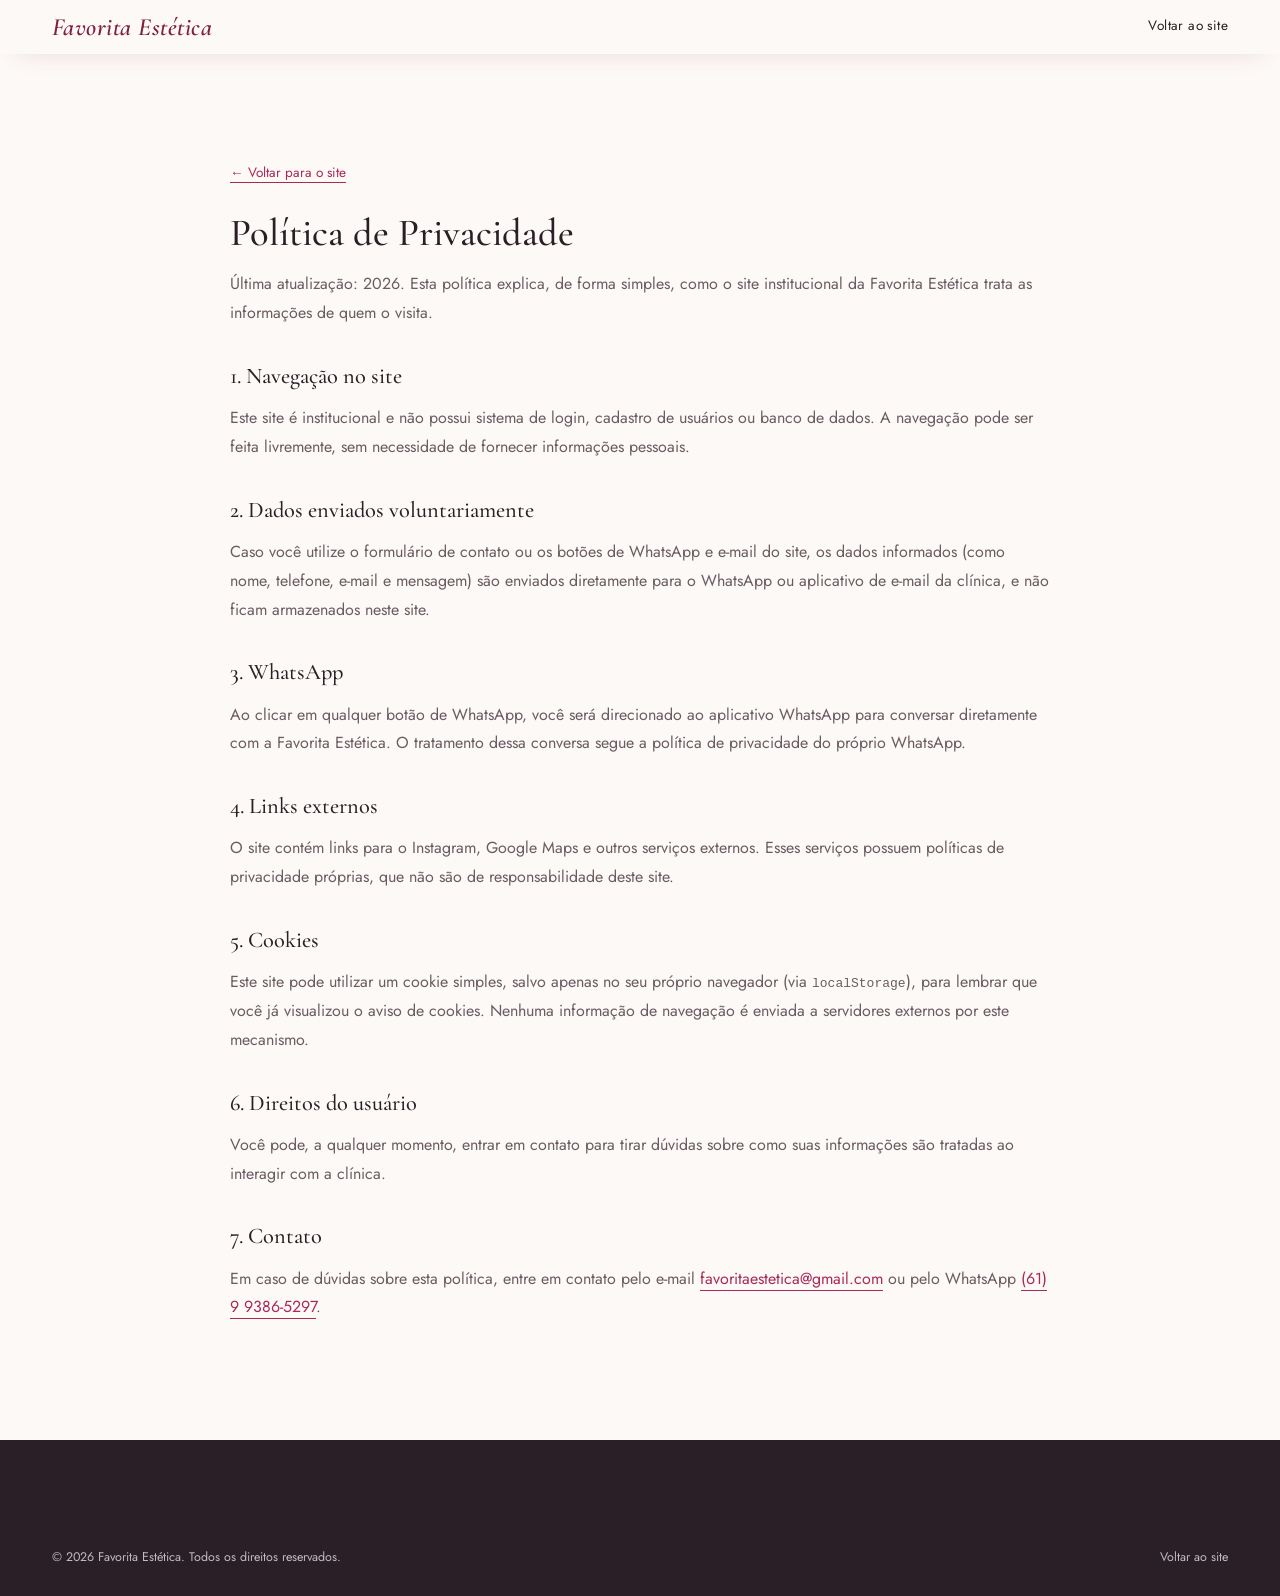
==== politica-de-privacidade.html @ fe1d2e2a "Publica site institucional da Favorita Estética" ====
<!DOCTYPE html>
<html lang="pt-BR">
<head>
<meta charset="UTF-8">
<meta name="viewport" content="width=device-width, initial-scale=1.0">
<title>Política de Privacidade | Favorita Estética</title>
<meta name="description" content="Política de Privacidade do site institucional da Favorita Estética.">
<link rel="icon" href="favicon.ico">
<link rel="stylesheet" href="css/style.css">
<link rel="stylesheet" href="css/responsive.css">
<style>
  .legal{ padding:160px 0 100px; max-width:820px; margin:0 auto; }
  .legal h1{ font-size:2.4rem; margin-bottom:10px; }
  .legal p{ color:var(--carvao-suave); line-height:1.8; margin-bottom:18px; }
  .legal h2{ font-size:1.4rem; margin:36px 0 12px; }
  .legal a{ color:var(--rosa-profundo); border-bottom:1px solid var(--rosa-profundo); }
  .voltar{ display:inline-block; margin-bottom:30px; font-size:.85rem; color:var(--rosa-profundo); }
</style>
</head>
<body>

<header class="header scrolled">
  <div class="container">
    <a href="index.html" class="logo">Favorita Estética</a>
    <nav class="nav-desktop"><a href="index.html">Voltar ao site</a></nav>
  </div>
</header>

<main class="container legal">
  <a class="voltar" href="index.html">← Voltar para o site</a>
  <h1>Política de Privacidade</h1>
  <p>Última atualização: 2026. Esta política explica, de forma simples, como o site institucional da Favorita Estética trata as informações de quem o visita.</p>

  <h2>1. Navegação no site</h2>
  <p>Este site é institucional e não possui sistema de login, cadastro de usuários ou banco de dados. A navegação pode ser feita livremente, sem necessidade de fornecer informações pessoais.</p>

  <h2>2. Dados enviados voluntariamente</h2>
  <p>Caso você utilize o formulário de contato ou os botões de WhatsApp e e-mail do site, os dados informados (como nome, telefone, e-mail e mensagem) são enviados diretamente para o WhatsApp ou aplicativo de e-mail da clínica, e não ficam armazenados neste site.</p>

  <h2>3. WhatsApp</h2>
  <p>Ao clicar em qualquer botão de WhatsApp, você será direcionado ao aplicativo WhatsApp para conversar diretamente com a Favorita Estética. O tratamento dessa conversa segue a política de privacidade do próprio WhatsApp.</p>

  <h2>4. Links externos</h2>
  <p>O site contém links para o Instagram, Google Maps e outros serviços externos. Esses serviços possuem políticas de privacidade próprias, que não são de responsabilidade deste site.</p>

  <h2>5. Cookies</h2>
  <p>Este site pode utilizar um cookie simples, salvo apenas no seu próprio navegador (via <code>localStorage</code>), para lembrar que você já visualizou o aviso de cookies. Nenhuma informação de navegação é enviada a servidores externos por este mecanismo.</p>

  <h2>6. Direitos do usuário</h2>
  <p>Você pode, a qualquer momento, entrar em contato para tirar dúvidas sobre como suas informações são tratadas ao interagir com a clínica.</p>

  <h2>7. Contato</h2>
  <p>Em caso de dúvidas sobre esta política, entre em contato pelo e-mail <a href="mailto:favoritaestetica@gmail.com">favoritaestetica@gmail.com</a> ou pelo WhatsApp <a href="https://wa.me/5561993865297" target="_blank" rel="noopener noreferrer">(61) 9 9386-5297</a>.</p>
</main>

<footer class="footer">
  <div class="container footer-bottom">
    <span>© 2026 Favorita Estética. Todos os direitos reservados.</span>
    <a href="index.html">Voltar ao site</a>
  </div>
</footer>

</body>
</html>
---- css/style.css ----
/* =========================================================
   FAVORITA ESTÉTICA — Design System
   Paleta: rosa profundo / blush / dourado discreto / creme
========================================================= */

@import url('https://fonts.googleapis.com/css2?family=Cormorant+Garamond:ital,wght@0,400;0,500;0,600;1,400;1,500&family=Jost:wght@300;400;500;600&display=swap');

:root{
  --rosa-profundo:#a92a5a;
  --rosa-profundo-escuro:#7e1f43;
  --blush:#f8e6ec;
  --blush-suave:#fbf1f4;
  --dourado:#c8a56a;
  --creme:#fdf9f7;
  --branco:#ffffff;
  --carvao:#2a1f26;
  --carvao-suave:#6b5c64;
  --linha:#eeddE2;

  --fonte-display:'Cormorant Garamond', serif;
  --fonte-corpo:'Jost', sans-serif;

  --radius-lg:28px;
  --radius-md:18px;
  --radius-sm:10px;

  --sombra-suave:0 10px 40px -12px rgba(122,31,67,.18);
  --sombra-card:0 18px 45px -20px rgba(122,31,67,.28);

  --easing:cubic-bezier(.22,1,.36,1);
}

*,*::before,*::after{ box-sizing:border-box; }
html{ scroll-behavior:smooth; }
body{
  margin:0;
  font-family:var(--fonte-corpo);
  color:var(--carvao);
  background:var(--creme);
  overflow-x:hidden;
  -webkit-font-smoothing:antialiased;
}
img{ max-width:100%; display:block; }
a{ color:inherit; text-decoration:none; }
ul{ list-style:none; margin:0; padding:0; }
button{ font-family:inherit; cursor:pointer; }
section{ position:relative; }

.container{
  width:100%;
  max-width:1240px;
  margin:0 auto;
  padding:0 32px;
}

.eyebrow{
  display:inline-flex;
  align-items:center;
  gap:12px;
  font-family:var(--fonte-corpo);
  font-size:.72rem;
  letter-spacing:.28em;
  text-transform:uppercase;
  color:var(--rosa-profundo);
  font-weight:500;
  margin-bottom:18px;
}
.eyebrow::before{
  content:'';
  width:34px;
  height:1px;
  background:var(--dourado);
}

h1,h2,h3,h4{
  font-family:var(--fonte-display);
  font-weight:500;
  color:var(--carvao);
  margin:0;
  line-height:1.08;
}

.section-head{
  max-width:640px;
  margin:0 auto 56px;
  text-align:center;
}
.section-head h2{
  font-size:clamp(2.1rem,4vw,3rem);
}
.section-head p{
  margin-top:16px;
  color:var(--carvao-suave);
  font-size:1.02rem;
  line-height:1.7;
}

.btn{
  display:inline-flex;
  align-items:center;
  gap:10px;
  padding:16px 34px;
  border-radius:999px;
  font-size:.85rem;
  letter-spacing:.06em;
  text-transform:uppercase;
  font-weight:500;
  border:1px solid transparent;
  transition:transform .4s var(--easing), box-shadow .4s var(--easing), background .3s ease, color .3s ease;
}
.btn-primary{
  background:var(--rosa-profundo);
  color:#fff;
  box-shadow:0 14px 30px -10px rgba(169,42,90,.55);
}
.btn-primary:hover{
  transform:translateY(-3px);
  box-shadow:0 20px 38px -10px rgba(169,42,90,.6);
  background:var(--rosa-profundo-escuro);
}
.btn-outline{
  background:transparent;
  color:var(--branco);
  border-color:rgba(255,255,255,.55);
}
.btn-outline:hover{
  background:rgba(255,255,255,.14);
  transform:translateY(-3px);
}
.btn-ghost{
  background:transparent;
  color:var(--rosa-profundo);
  border-color:var(--rosa-profundo);
}
.btn-ghost:hover{
  background:var(--rosa-profundo);
  color:#fff;
  transform:translateY(-3px);
}
.btn-sm{ padding:11px 22px; font-size:.72rem; }

/* ============== HEADER ============== */
.header{
  position:fixed;
  top:0; left:0; right:0;
  z-index:900;
  padding:22px 0;
  transition:background .45s var(--easing), padding .45s var(--easing), box-shadow .45s var(--easing);
}
.header .container{
  display:flex;
  align-items:center;
  justify-content:space-between;
}
.header.scrolled{
  background:rgba(253,249,247,.92);
  backdrop-filter:blur(14px);
  padding:12px 0;
  box-shadow:0 8px 30px -18px rgba(122,31,67,.3);
}
.logo{
  font-family:var(--fonte-display);
  font-size:1.55rem;
  font-style:italic;
  font-weight:600;
  color:#fff;
  letter-spacing:.02em;
  transition:color .4s ease;
}
.header.scrolled .logo{ color:var(--rosa-profundo-escuro); }

.nav-desktop{
  display:flex;
  align-items:center;
  gap:38px;
}
.nav-desktop a{
  font-size:.85rem;
  letter-spacing:.03em;
  color:#fff;
  position:relative;
  padding-bottom:4px;
  transition:color .4s ease;
}
.header.scrolled .nav-desktop a{ color:var(--carvao); }
.nav-desktop a::after{
  content:'';
  position:absolute; left:0; bottom:0;
  width:0; height:1px;
  background:var(--dourado);
  transition:width .35s var(--easing);
}
.nav-desktop a:hover::after{ width:100%; }

.nav-cta{ display:flex; align-items:center; gap:22px; }
.hamburger{
  display:none;
  width:44px; height:44px;
  border:none; background:none;
  position:relative;
  z-index:1200;
}
.hamburger span{
  display:block;
  width:26px; height:1.5px;
  background:#fff;
  margin:6px auto;
  transition:all .4s var(--easing);
}
.header.scrolled .hamburger span{ background:var(--carvao); }
.hamburger.active span:nth-child(1){ transform:translateY(7.5px) rotate(45deg); background:var(--carvao); }
.hamburger.active span:nth-child(2){ opacity:0; }
.hamburger.active span:nth-child(3){ transform:translateY(-7.5px) rotate(-45deg); background:var(--carvao); }

.mobile-menu{
  position:fixed;
  inset:0;
  background:var(--creme);
  z-index:1100;
  display:flex;
  flex-direction:column;
  align-items:center;
  justify-content:center;
  gap:34px;
  transform:translateY(-100%);
  transition:transform .55s var(--easing);
}
.mobile-menu.active{ transform:translateY(0); }
.mobile-menu a{
  font-family:var(--fonte-display);
  font-size:1.9rem;
  color:var(--carvao);
}
.mobile-menu .btn{ margin-top:10px; }

/* ============== HERO ============== */
.hero{
  position:relative;
  height:100svh;
  min-height:620px;
  overflow:hidden;
  display:flex;
  align-items:flex-end;
}
.hero-slide{
  position:absolute; inset:0;
  background-size:cover;
  background-position:center;
  opacity:0;
  transform:scale(1.08);
  transition:opacity 1.6s var(--easing), transform 7s linear;
}
.hero-slide.active{ opacity:1; transform:scale(1); z-index:2; }
.hero::after{
  content:'';
  position:absolute; inset:0;
  background:linear-gradient(180deg, rgba(42,31,38,.35) 0%, rgba(42,31,38,.15) 35%, rgba(42,31,38,.78) 100%);
  z-index:3;
}
.hero-content{
  position:relative;
  z-index:4;
  color:#fff;
  padding-bottom:96px;
  width:100%;
}
.hero-content .eyebrow{ color:#f3c9d8; }
.hero-content .eyebrow::before{ background:var(--dourado); }
.hero-content h1{
  font-size:clamp(2.6rem,6vw,4.6rem);
  color:#fff;
  max-width:820px;
  font-style:italic;
  font-weight:500;
}
.hero-content h1 em{
  font-style:normal;
  color:var(--dourado);
}
.hero-content .sub{
  margin:22px 0 36px;
  max-width:480px;
  font-size:1.05rem;
  color:rgba(255,255,255,.86);
  line-height:1.7;
}
.hero-actions{ display:flex; gap:18px; flex-wrap:wrap; }

.hero-nav{
  position:absolute;
  bottom:40px; right:32px;
  z-index:5;
  display:flex;
  gap:12px;
}
.hero-nav button{
  width:48px; height:48px;
  border-radius:50%;
  border:1px solid rgba(255,255,255,.4);
  background:rgba(255,255,255,.08);
  color:#fff;
  display:flex; align-items:center; justify-content:center;
  transition:background .35s ease, transform .35s ease;
}
.hero-nav button:hover{ background:rgba(255,255,255,.22); transform:translateY(-2px); }

.hero-dots{
  position:absolute;
  bottom:52px; left:32px;
  z-index:5;
  display:flex; gap:10px;
}
.hero-dots button{
  width:26px; height:3px;
  background:rgba(255,255,255,.35);
  border:none;
  transition:background .4s ease, width .4s ease;
}
.hero-dots button.active{ background:var(--dourado); width:42px; }

/* ============== APRESENTAÇÃO ============== */
.apresentacao{ padding:130px 0 110px; }
.apresentacao .grid{
  display:grid;
  grid-template-columns:.9fr 1.1fr;
  gap:70px;
  align-items:center;
}
.apresentacao-img{
  position:relative;
  border-radius:var(--radius-lg);
  overflow:hidden;
  aspect-ratio:4/5;
  box-shadow:var(--sombra-suave);
}
.apresentacao-img img{ width:100%; height:100%; object-fit:cover; }
.apresentacao-badge{
  position:absolute;
  bottom:-26px; right:-26px;
  background:var(--branco);
  border-radius:var(--radius-md);
  padding:22px 26px;
  box-shadow:var(--sombra-card);
  text-align:center;
}
.apresentacao-badge strong{
  display:block;
  font-family:var(--fonte-display);
  font-size:2.1rem;
  color:var(--rosa-profundo);
  font-style:italic;
}
.apresentacao-badge span{
  font-size:.68rem;
  letter-spacing:.14em;
  text-transform:uppercase;
  color:var(--carvao-suave);
}
.apresentacao-text h2{ font-size:clamp(2rem,3.6vw,2.9rem); margin-bottom:22px; }
.apresentacao-text p{ color:var(--carvao-suave); line-height:1.85; margin-bottom:18px; font-size:1.02rem; }
.apresentacao-pills{ display:flex; flex-wrap:wrap; gap:12px; margin:26px 0 32px; }
.apresentacao-pills span{
  font-size:.78rem;
  padding:9px 18px;
  border:1px solid var(--linha);
  border-radius:999px;
  color:var(--rosa-profundo-escuro);
  background:var(--blush-suave);
}

/* ============== PROTOCOLOS ============== */
.protocolos{ padding:110px 0; background:var(--blush-suave); }
.cards-grid{
  display:grid;
  grid-template-columns:repeat(3,1fr);
  gap:30px;
}
.card{
  background:var(--branco);
  border-radius:var(--radius-md);
  overflow:hidden;
  box-shadow:var(--sombra-card);
  transition:transform .5s var(--easing), box-shadow .5s var(--easing);
}
.card:hover{ transform:translateY(-10px); box-shadow:0 28px 55px -22px rgba(122,31,67,.4); }
.card-img{ aspect-ratio:5/4; overflow:hidden; }
.card-img img{ width:100%; height:100%; object-fit:cover; transition:transform .8s var(--easing); }
.card:hover .card-img img{ transform:scale(1.08); }
.card-body{ padding:26px 26px 28px; }
.card-body h3{ font-size:1.4rem; margin-bottom:10px; }
.card-body p{ color:var(--carvao-suave); font-size:.92rem; line-height:1.6; margin-bottom:20px; }
.card-actions{ display:flex; align-items:center; justify-content:space-between; gap:10px; flex-wrap:wrap; }
.link-underline{
  font-size:.78rem;
  letter-spacing:.05em;
  text-transform:uppercase;
  color:var(--rosa-profundo);
  border-bottom:1px solid var(--rosa-profundo);
  padding-bottom:2px;
}

/* ============== MÉTODOS ============== */
.metodos{ padding:110px 0; }
.metodos-grid{
  display:grid;
  grid-template-columns:repeat(4,1fr);
  gap:22px;
}
.metodo-item{
  padding:34px 24px;
  border-radius:var(--radius-md);
  border:1px solid var(--linha);
  text-align:center;
  transition:transform .4s var(--easing), box-shadow .4s var(--easing), background .4s ease;
}
.metodo-item:hover{
  transform:translateY(-6px);
  box-shadow:var(--sombra-card);
  background:var(--branco);
  border-color:transparent;
}
.metodo-icon{
  width:56px; height:56px;
  margin:0 auto 18px;
  border-radius:50%;
  background:var(--blush);
  color:var(--rosa-profundo);
  display:flex; align-items:center; justify-content:center;
}
.metodo-item h4{ font-size:1.15rem; margin-bottom:8px; }
.metodo-item p{ font-size:.85rem; color:var(--carvao-suave); line-height:1.55; }

/* ============== DEPOIMENTOS ============== */
.depoimentos{ padding:120px 0; background:var(--carvao); color:#fff; }
.depoimentos .eyebrow{ color:var(--dourado); }
.depoimentos .section-head h2{ color:#fff; }
.depoimentos .section-head p{ color:rgba(255,255,255,.65); }
.depo-track{ position:relative; max-width:760px; margin:0 auto; min-height:230px; }
.depo-slide{
  position:absolute; inset:0;
  opacity:0; transform:translateY(14px);
  transition:opacity .6s ease, transform .6s ease;
  text-align:center;
  pointer-events:none;
}
.depo-slide.active{ opacity:1; transform:translateY(0); pointer-events:auto; }
.stars{ color:var(--dourado); font-size:1.1rem; letter-spacing:3px; margin-bottom:18px; }
.depo-slide p.quote{
  font-family:var(--fonte-display);
  font-style:italic;
  font-size:1.5rem;
  line-height:1.6;
  margin-bottom:26px;
}
.depo-author{ display:flex; align-items:center; justify-content:center; gap:14px; }
.depo-author img{ width:52px; height:52px; border-radius:50%; object-fit:cover; }
.depo-author strong{ display:block; font-size:.95rem; }
.depo-author span{ font-size:.75rem; color:rgba(255,255,255,.55); }
.depo-dots{ display:flex; justify-content:center; gap:9px; margin-top:44px; }
.depo-dots button{ width:9px; height:9px; border-radius:50%; border:none; background:rgba(255,255,255,.28); }
.depo-dots button.active{ background:var(--dourado); }

/* ============== PROMOÇÕES ============== */
.promocoes{ padding:110px 0; }
.promo-card{
  display:grid;
  grid-template-columns:1.1fr .9fr;
  background:var(--blush);
  border-radius:var(--radius-lg);
  overflow:hidden;
  box-shadow:var(--sombra-suave);
}
.promo-info{ padding:60px; display:flex; flex-direction:column; justify-content:center; }
.promo-info h3{ font-size:clamp(1.8rem,3vw,2.4rem); margin-bottom:16px; }
.promo-info p{ color:var(--carvao-suave); line-height:1.75; margin-bottom:26px; }
.promo-qr{ display:flex; align-items:center; gap:30px; padding:60px; background:var(--branco); }
.promo-qr img{ width:140px; height:140px; border-radius:14px; border:1px solid var(--linha); padding:8px; background:#fff; }
.promo-qr span{ font-size:.85rem; color:var(--carvao-suave); max-width:170px; line-height:1.5; }

/* ============== FAQ ============== */
.faq{ padding:110px 0; background:var(--blush-suave); }
.faq-list{ max-width:760px; margin:0 auto; }
.faq-item{
  border-bottom:1px solid var(--linha);
}
.faq-q{
  width:100%;
  display:flex; align-items:center; justify-content:space-between;
  gap:20px;
  padding:26px 6px;
  background:none; border:none;
  text-align:left;
  font-family:var(--fonte-display);
  font-size:1.2rem;
  color:var(--carvao);
}
.faq-q .plus{
  flex:none;
  width:30px; height:30px;
  border-radius:50%;
  border:1px solid var(--rosa-profundo);
  color:var(--rosa-profundo);
  display:flex; align-items:center; justify-content:center;
  position:relative;
  transition:transform .4s var(--easing), background .4s ease;
}
.faq-q .plus::before,.faq-q .plus::after{
  content:'';
  position:absolute;
  background:var(--rosa-profundo);
  transition:background .4s ease;
}
.faq-q .plus::before{ width:11px; height:1.4px; }
.faq-q .plus::after{ width:1.4px; height:11px; }
.faq-item.active .faq-q .plus{ transform:rotate(135deg); background:var(--rosa-profundo); }
.faq-item.active .faq-q .plus::before, .faq-item.active .faq-q .plus::after{ background:#fff; }
.faq-a{
  max-height:0;
  overflow:hidden;
  transition:max-height .5s var(--easing);
}
.faq-a p{ padding:0 6px 26px; color:var(--carvao-suave); line-height:1.75; max-width:640px; }

/* ============== LOCALIZAÇÃO ============== */
.localizacao{ padding:110px 0; }
.local-grid{ display:grid; grid-template-columns:.85fr 1.15fr; gap:50px; align-items:stretch; }
.local-info{
  background:var(--rosa-profundo);
  color:#fff;
  border-radius:var(--radius-lg);
  padding:52px 44px;
  display:flex; flex-direction:column; justify-content:center;
}
.local-info .eyebrow{ color:var(--dourado); }
.local-info h3{ color:#fff; font-size:1.9rem; margin-bottom:18px; }
.local-info p{ color:rgba(255,255,255,.82); line-height:1.75; margin-bottom:30px; }
.local-map{ border-radius:var(--radius-lg); overflow:hidden; box-shadow:var(--sombra-suave); min-height:340px; }
.local-map iframe{ width:100%; height:100%; min-height:340px; border:0; }

/* ============== REDES SOCIAIS ============== */
.redes{
  padding:100px 0;
  text-align:center;
  background:linear-gradient(135deg,var(--rosa-profundo),var(--rosa-profundo-escuro));
  color:#fff;
}
.redes .eyebrow{ color:var(--dourado); justify-content:center; }
.redes h2{ color:#fff; font-size:clamp(2rem,4vw,2.8rem); margin-bottom:18px; }
.redes p{ color:rgba(255,255,255,.82); max-width:520px; margin:0 auto 34px; line-height:1.75; }

/* ============== CONTATO ============== */
.contato{ padding:120px 0; }
.contato-grid{ display:grid; grid-template-columns:1fr 1fr; gap:60px; }
.contato-lista{ display:flex; flex-direction:column; gap:26px; }
.contato-item{ display:flex; gap:18px; align-items:flex-start; }
.contato-icon{
  width:48px; height:48px; flex:none;
  border-radius:50%;
  background:var(--blush);
  color:var(--rosa-profundo);
  display:flex; align-items:center; justify-content:center;
}
.contato-item h4{ font-size:1.05rem; margin-bottom:4px; font-family:var(--fonte-corpo); font-weight:500; }
.contato-item p, .contato-item a{ color:var(--carvao-suave); font-size:.94rem; }
.contato-botoes{ display:flex; gap:14px; margin-top:10px; flex-wrap:wrap; }

.form-card{
  background:var(--branco);
  border-radius:var(--radius-lg);
  padding:44px;
  box-shadow:var(--sombra-card);
}
.form-note{
  font-size:.78rem;
  color:var(--carvao-suave);
  background:var(--blush-suave);
  border:1px solid var(--linha);
  padding:12px 16px;
  border-radius:var(--radius-sm);
  margin-bottom:24px;
  line-height:1.5;
}
.field{ margin-bottom:20px; }
.field label{ display:block; font-size:.78rem; letter-spacing:.04em; text-transform:uppercase; color:var(--carvao-suave); margin-bottom:8px; }
.field input, .field textarea{
  width:100%;
  padding:14px 16px;
  border:1px solid var(--linha);
  border-radius:var(--radius-sm);
  font-family:var(--fonte-corpo);
  font-size:.95rem;
  background:var(--creme);
  transition:border-color .3s ease, box-shadow .3s ease;
}
.field input:focus, .field textarea:focus{
  outline:none;
  border-color:var(--rosa-profundo);
  box-shadow:0 0 0 3px rgba(169,42,90,.14);
}
.field textarea{ min-height:110px; resize:vertical; }
.form-msg{ margin-top:14px; font-size:.85rem; color:var(--rosa-profundo-escuro); display:none; }
.form-msg.show{ display:block; }

/* ============== FOOTER ============== */
.footer{ background:var(--carvao); color:rgba(255,255,255,.7); padding:80px 0 30px; }
.footer-grid{
  display:grid;
  grid-template-columns:1.3fr 1fr 1fr 1fr;
  gap:40px;
  padding-bottom:50px;
  border-bottom:1px solid rgba(255,255,255,.1);
}
.footer-brand .logo{ color:#fff; margin-bottom:14px; display:inline-block; }
.footer-brand p{ font-size:.88rem; line-height:1.7; max-width:280px; }
.footer h5{
  color:#fff; font-family:var(--fonte-corpo); font-weight:500;
  font-size:.82rem; letter-spacing:.08em; text-transform:uppercase; margin-bottom:18px;
}
.footer ul li{ margin-bottom:12px; }
.footer ul a{ font-size:.9rem; transition:color .3s ease; }
.footer ul a:hover{ color:var(--dourado); }
.footer-social{ display:flex; gap:12px; margin-top:6px; }
.footer-social a{
  width:38px; height:38px; border-radius:50%;
  border:1px solid rgba(255,255,255,.2);
  display:flex; align-items:center; justify-content:center;
  transition:background .3s ease, border-color .3s ease;
}
.footer-social a:hover{ background:var(--rosa-profundo); border-color:var(--rosa-profundo); }
.footer-bottom{
  padding-top:28px;
  display:flex; justify-content:space-between; align-items:center;
  font-size:.78rem;
  flex-wrap:wrap; gap:10px;
}

/* ============== WHATSAPP FLUTUANTE ============== */
.whatsapp-float{
  position:fixed;
  bottom:26px; right:26px;
  z-index:800;
  width:62px; height:62px;
  border-radius:50%;
  background:#25D366;
  color:#fff;
  display:flex; align-items:center; justify-content:center;
  box-shadow:0 14px 34px -10px rgba(37,211,102,.6);
  transition:transform .35s var(--easing);
}
.whatsapp-float:hover{ transform:scale(1.08); }
.whatsapp-float::before{
  content:'';
  position:absolute; inset:0;
  border-radius:50%;
  border:2px solid rgba(37,211,102,.6);
  animation:pulse-ring 2.4s ease-out infinite;
}
@keyframes pulse-ring{
  0%{ transform:scale(1); opacity:.8; }
  100%{ transform:scale(1.7); opacity:0; }
}

/* ============== COOKIE BANNER ============== */
.cookie-banner{
  position:fixed;
  left:24px; right:24px; bottom:24px;
  max-width:560px;
  margin:0 auto;
  background:var(--carvao);
  color:#fff;
  padding:22px 26px;
  border-radius:var(--radius-md);
  box-shadow:0 20px 50px -18px rgba(0,0,0,.5);
  z-index:1000;
  display:flex; align-items:center; gap:20px; flex-wrap:wrap;
  transform:translateY(140%);
  transition:transform .6s var(--easing);
}
.cookie-banner.show{ transform:translateY(0); }
.cookie-banner p{ font-size:.85rem; line-height:1.55; flex:1; min-width:200px; margin:0; color:rgba(255,255,255,.85); }

/* ============== ANIMAÇÕES DE ENTRADA ============== */
.reveal{ opacity:0; transform:translateY(28px); transition:opacity .9s var(--easing), transform .9s var(--easing); }
.reveal.in{ opacity:1; transform:translateY(0); }

/* ============== ACESSIBILIDADE ============== */
a:focus-visible, button:focus-visible, input:focus-visible, textarea:focus-visible{
  outline:2px solid var(--rosa-profundo);
  outline-offset:3px;
}
@media (prefers-reduced-motion: reduce){
  *{ animation-duration:.01ms !important; transition-duration:.01ms !important; }
}
---- css/responsive.css ----
/* =========================================================
   RESPONSIVIDADE — Favorita Estética
========================================================= */

@media (max-width:1200px){
  .container{ padding:0 26px; }
  .metodos-grid{ grid-template-columns:repeat(3,1fr); }
}

@media (max-width:1024px){
  .apresentacao .grid{ grid-template-columns:1fr; gap:60px; }
  .apresentacao-img{ max-width:440px; margin:0 auto; }
  .cards-grid{ grid-template-columns:repeat(2,1fr); }
  .metodos-grid{ grid-template-columns:repeat(2,1fr); }
  .promo-card{ grid-template-columns:1fr; }
  .promo-qr{ justify-content:center; }
  .local-grid{ grid-template-columns:1fr; }
  .contato-grid{ grid-template-columns:1fr; gap:44px; }
  .footer-grid{ grid-template-columns:1fr 1fr; row-gap:36px; }
}

@media (max-width:900px){
  .nav-desktop, .nav-cta .btn{ display:none; }
  .hamburger{ display:block; }
}

@media (max-width:768px){
  .apresentacao{ padding:90px 0 80px; }
  .protocolos, .metodos, .promocoes, .localizacao, .faq{ padding:80px 0; }
  .depoimentos{ padding:90px 0; }
  .redes, .contato{ padding:90px 0; }
  .cards-grid{ grid-template-columns:1fr; }
  .metodos-grid{ grid-template-columns:repeat(2,1fr); }
  .promo-info, .promo-qr{ padding:38px 30px; }
  .form-card{ padding:30px; }
  .footer-grid{ grid-template-columns:1fr 1fr; }
  .hero-content{ padding-bottom:120px; }
}

@media (max-width:600px){
  .container{ padding:0 20px; }
  .section-head{ margin-bottom:40px; }
  .metodos-grid{ grid-template-columns:1fr 1fr; gap:14px; }
  .metodo-item{ padding:26px 16px; }
  .apresentacao-badge{ right:0; bottom:-20px; padding:16px 20px; }
  .promo-qr{ flex-direction:column; text-align:center; }
  .local-info{ padding:38px 28px; }
  .footer-grid{ grid-template-columns:1fr; text-align:left; gap:30px; }
  .footer-bottom{ flex-direction:column; align-items:flex-start; }
  .whatsapp-float{ width:56px; height:56px; bottom:18px; right:18px; }
  .hero-nav{ display:none; }
  .hero-dots{ left:20px; bottom:30px; }
  .hero-content{ padding-bottom:100px; }
  .cookie-banner{ left:14px; right:14px; bottom:14px; padding:18px; }
}

@media (max-width:430px){
  .hero-content h1{ font-size:2.2rem; }
  .hero-content .sub{ font-size:.95rem; }
  .btn{ padding:14px 26px; font-size:.78rem; }
  .metodos-grid{ grid-template-columns:1fr 1fr; }
  .promo-qr img{ width:112px; height:112px; }
}

/* Menu hamburguer aberto: travar rolagem do body */
body.menu-open{ overflow:hidden; }
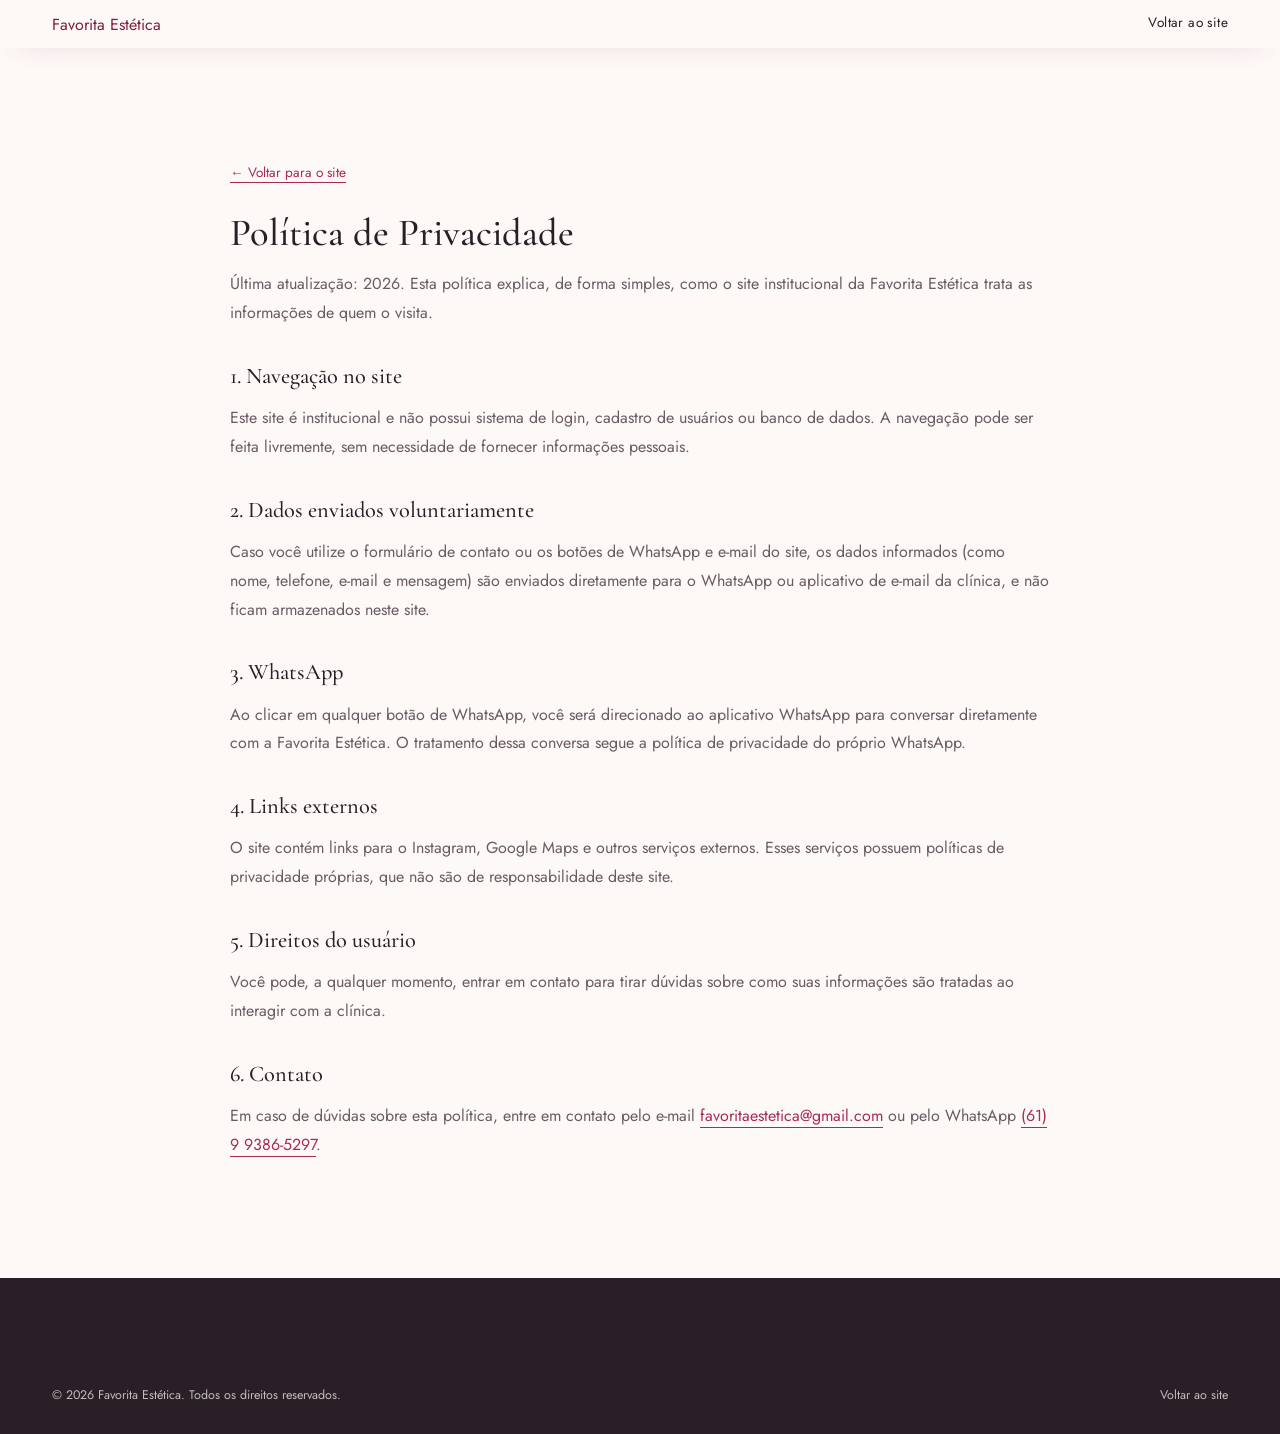
==== commit 184cb748: "Sincroniza site com versão local Co-authored-by: Copilot <223556219+Copilot@users.noreply.github.com" ====
--- a/politica-de-privacidade.html
+++ b/politica-de-privacidade.html
@@ -43,13 +43,10 @@
   <h2>4. Links externos</h2>
   <p>O site contém links para o Instagram, Google Maps e outros serviços externos. Esses serviços possuem políticas de privacidade próprias, que não são de responsabilidade deste site.</p>
 
-  <h2>5. Cookies</h2>
-  <p>Este site pode utilizar um cookie simples, salvo apenas no seu próprio navegador (via <code>localStorage</code>), para lembrar que você já visualizou o aviso de cookies. Nenhuma informação de navegação é enviada a servidores externos por este mecanismo.</p>
-
-  <h2>6. Direitos do usuário</h2>
+  <h2>5. Direitos do usuário</h2>
   <p>Você pode, a qualquer momento, entrar em contato para tirar dúvidas sobre como suas informações são tratadas ao interagir com a clínica.</p>
 
-  <h2>7. Contato</h2>
+  <h2>6. Contato</h2>
   <p>Em caso de dúvidas sobre esta política, entre em contato pelo e-mail <a href="mailto:favoritaestetica@gmail.com">favoritaestetica@gmail.com</a> ou pelo WhatsApp <a href="https://wa.me/5561993865297" target="_blank" rel="noopener noreferrer">(61) 9 9386-5297</a>.</p>
 </main>
 
--- a/css/style.css
+++ b/css/style.css
@@ -159,14 +159,12 @@
   box-shadow:0 8px 30px -18px rgba(122,31,67,.3);
 }
 .logo{
-  font-family:var(--fonte-display);
-  font-size:1.55rem;
-  font-style:italic;
-  font-weight:600;
-  color:#fff;
-  letter-spacing:.02em;
+  display:inline-flex;
+  align-items:center;
+  color:#fff;
   transition:color .4s ease;
 }
+.logo img{ width:178px; height:74px; object-fit:contain; display:block; }
 .header.scrolled .logo{ color:var(--rosa-profundo-escuro); }
 
 .nav-desktop{
@@ -407,17 +405,52 @@
   gap:22px;
 }
 .metodo-item{
-  padding:34px 24px;
+  min-height:230px;
   border-radius:var(--radius-md);
-  border:1px solid var(--linha);
-  text-align:center;
-  transition:transform .4s var(--easing), box-shadow .4s var(--easing), background .4s ease;
+  perspective:1000px;
 }
 .metodo-item:hover{
   transform:translateY(-6px);
+}
+.metodo-card{
+  width:100%;
+  height:230px;
+  padding:0;
+  border:0;
+  border-radius:var(--radius-md);
+  background:transparent;
+  color:inherit;
+  text-align:center;
+  perspective:1000px;
+}
+.metodo-card-inner{
+  position:relative;
+  display:block;
+  width:100%;
+  height:100%;
+  transition:transform .65s var(--easing);
+  transform-style:preserve-3d;
+}
+.metodo-card.is-flipped .metodo-card-inner{ transform:rotateY(180deg); }
+.metodo-face{
+  position:absolute;
+  inset:0;
+  display:flex;
+  flex-direction:column;
+  align-items:center;
+  justify-content:center;
+  padding:28px 22px;
+  border:1px solid var(--linha);
+  border-radius:var(--radius-md);
+  background:var(--creme);
+  box-shadow:0 8px 24px -18px rgba(122,31,67,.35);
+  backface-visibility:hidden;
+  -webkit-backface-visibility:hidden;
+}
+.metodo-face:hover,
+.metodo-card:focus-visible .metodo-face{
+  border-color:var(--rosa-profundo);
   box-shadow:var(--sombra-card);
-  background:var(--branco);
-  border-color:transparent;
 }
 .metodo-icon{
   width:56px; height:56px;
@@ -427,8 +460,11 @@
   color:var(--rosa-profundo);
   display:flex; align-items:center; justify-content:center;
 }
-.metodo-item h4{ font-size:1.15rem; margin-bottom:8px; }
-.metodo-item p{ font-size:.85rem; color:var(--carvao-suave); line-height:1.55; }
+.metodo-title{ font-family:var(--fonte-display); font-size:1.25rem; font-weight:600; line-height:1.15; }
+.metodo-hint{ margin-top:14px; color:var(--rosa-profundo); font-size:.68rem; letter-spacing:.08em; text-transform:uppercase; }
+.metodo-back{ transform:rotateY(180deg); background:var(--branco); }
+.metodo-back .metodo-title{ margin-bottom:14px; }
+.metodo-description{ color:var(--carvao-suave); font-size:.84rem; line-height:1.55; }
 
 /* ============== DEPOIMENTOS ============== */
 .depoimentos{ padding:120px 0; background:var(--carvao); color:#fff; }
@@ -610,7 +646,8 @@
   padding-bottom:50px;
   border-bottom:1px solid rgba(255,255,255,.1);
 }
-.footer-brand .logo{ color:#fff; margin-bottom:14px; display:inline-block; }
+.footer-brand .logo{ color:#fff; margin-bottom:14px; padding:4px 8px; background:#fff; }
+.footer-brand .logo img{ width:190px; height:88px; }
 .footer-brand p{ font-size:.88rem; line-height:1.7; max-width:280px; }
 .footer h5{
   color:#fff; font-family:var(--fonte-corpo); font-weight:500;
@@ -660,25 +697,6 @@
   100%{ transform:scale(1.7); opacity:0; }
 }
 
-/* ============== COOKIE BANNER ============== */
-.cookie-banner{
-  position:fixed;
-  left:24px; right:24px; bottom:24px;
-  max-width:560px;
-  margin:0 auto;
-  background:var(--carvao);
-  color:#fff;
-  padding:22px 26px;
-  border-radius:var(--radius-md);
-  box-shadow:0 20px 50px -18px rgba(0,0,0,.5);
-  z-index:1000;
-  display:flex; align-items:center; gap:20px; flex-wrap:wrap;
-  transform:translateY(140%);
-  transition:transform .6s var(--easing);
-}
-.cookie-banner.show{ transform:translateY(0); }
-.cookie-banner p{ font-size:.85rem; line-height:1.55; flex:1; min-width:200px; margin:0; color:rgba(255,255,255,.85); }
-
 /* ============== ANIMAÇÕES DE ENTRADA ============== */
 .reveal{ opacity:0; transform:translateY(28px); transition:opacity .9s var(--easing), transform .9s var(--easing); }
 .reveal.in{ opacity:1; transform:translateY(0); }
--- a/css/responsive.css
+++ b/css/responsive.css
@@ -51,7 +51,6 @@
   .hero-nav{ display:none; }
   .hero-dots{ left:20px; bottom:30px; }
   .hero-content{ padding-bottom:100px; }
-  .cookie-banner{ left:14px; right:14px; bottom:14px; padding:18px; }
 }
 
 @media (max-width:430px){
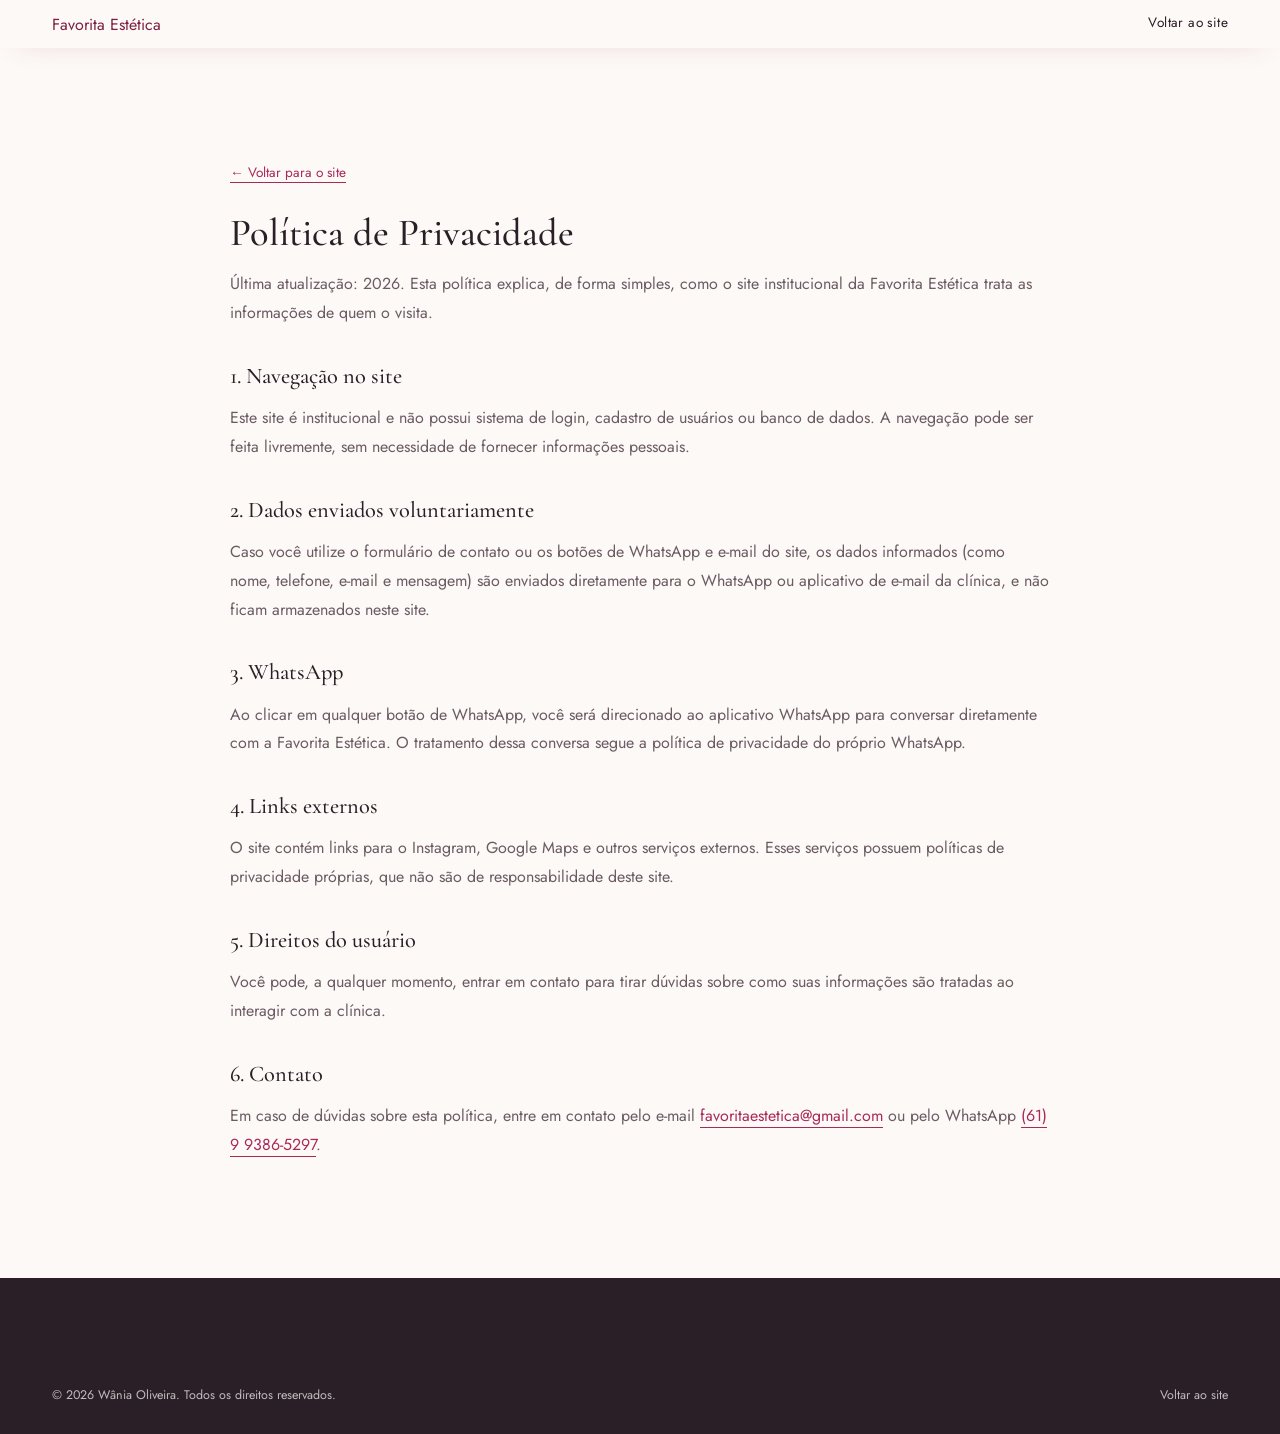
==== commit c463d2ca: "Atualiza direitos autorais no site Co-authored-by: Copilot <223556219+Copilot@users.noreply.github.c" ====
--- a/politica-de-privacidade.html
+++ b/politica-de-privacidade.html
@@ -52,7 +52,7 @@
 
 <footer class="footer">
   <div class="container footer-bottom">
-    <span>© 2026 Favorita Estética. Todos os direitos reservados.</span>
+    <span>© 2026 Wânia Oliveira. Todos os direitos reservados.</span>
     <a href="index.html">Voltar ao site</a>
   </div>
 </footer>
